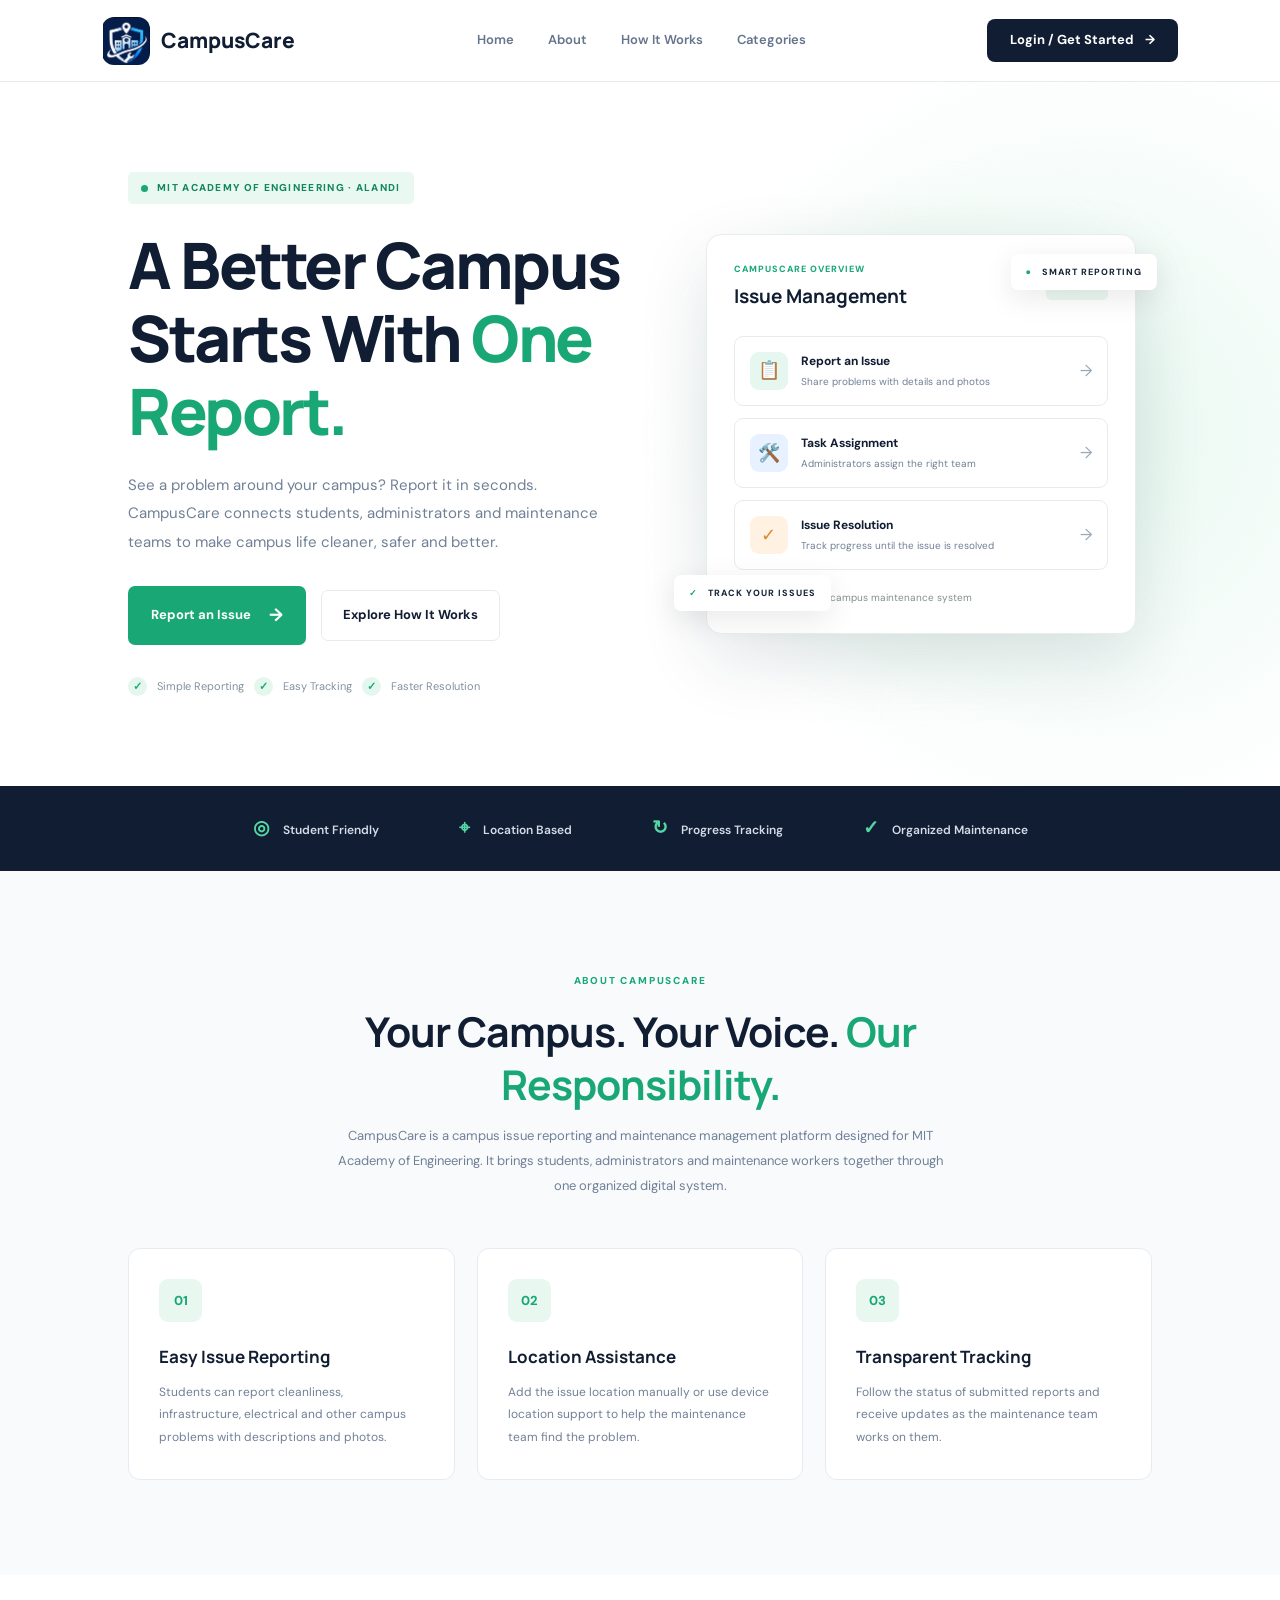
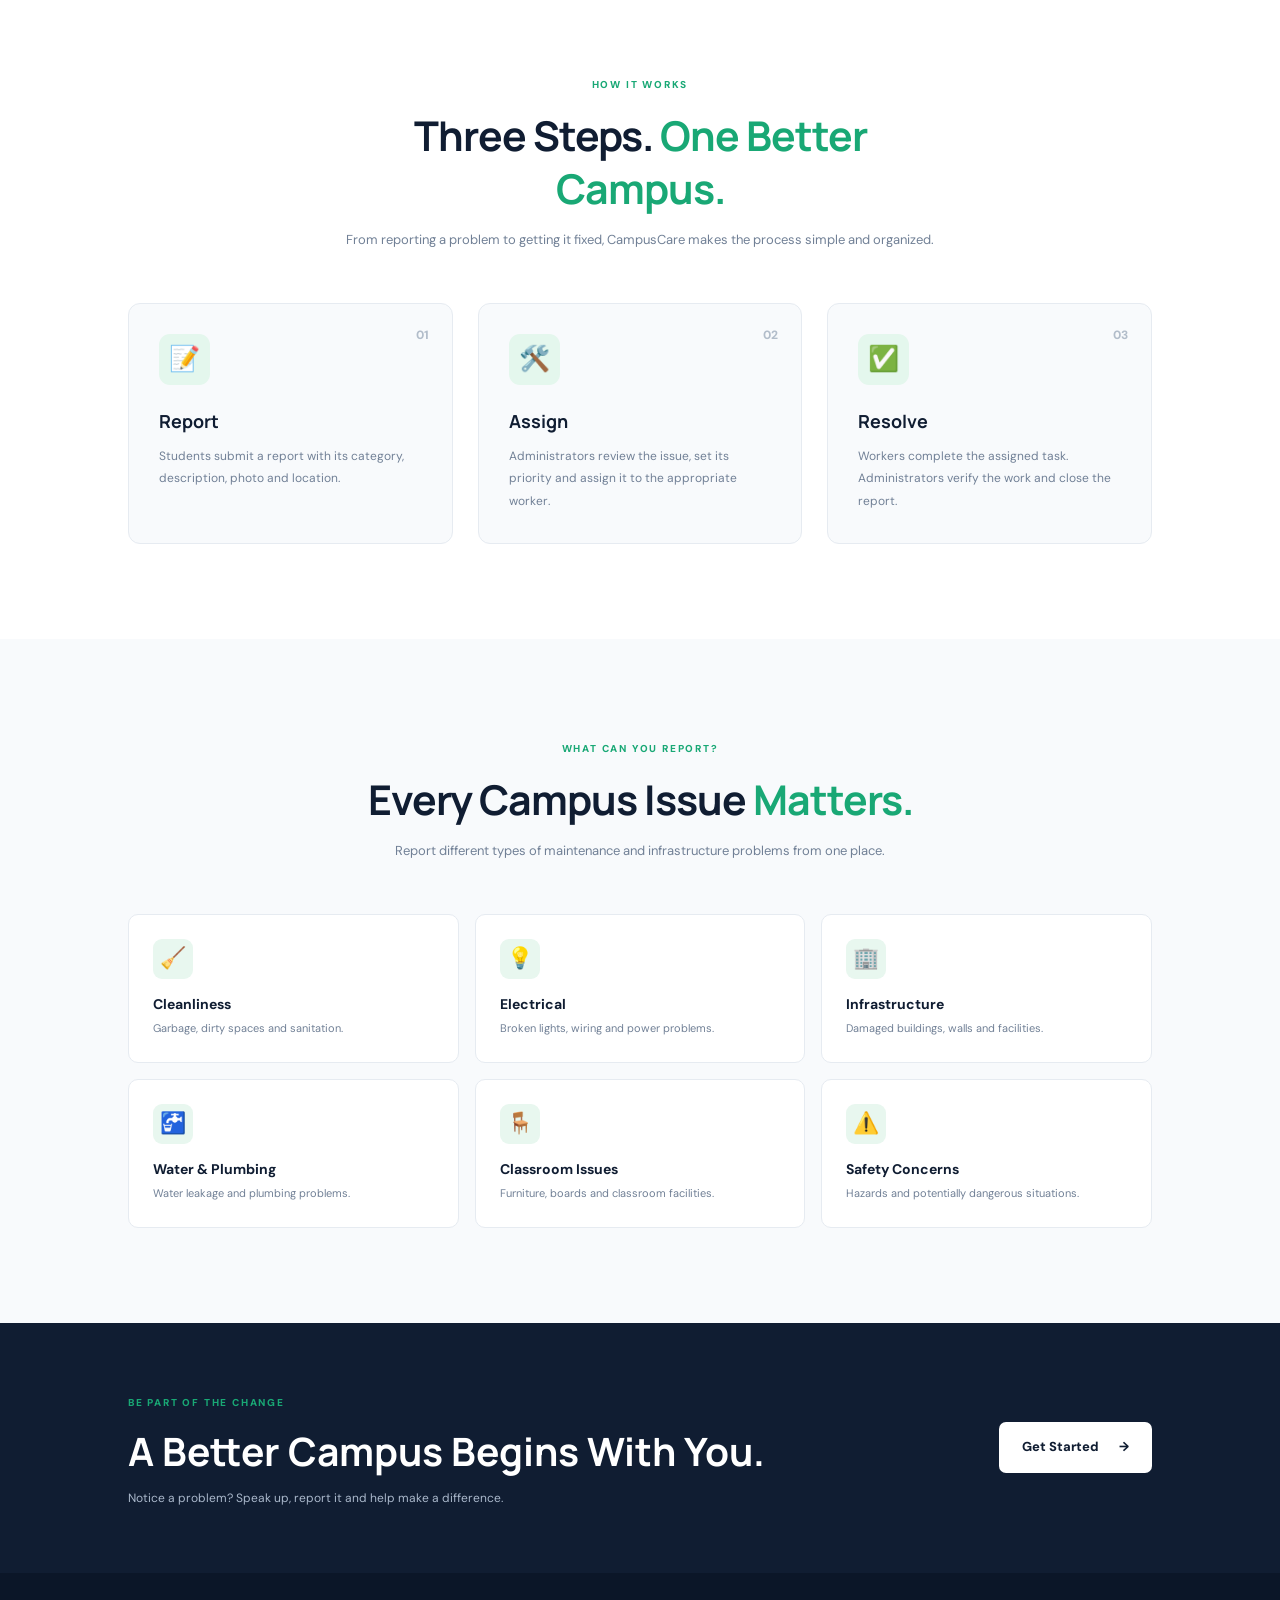
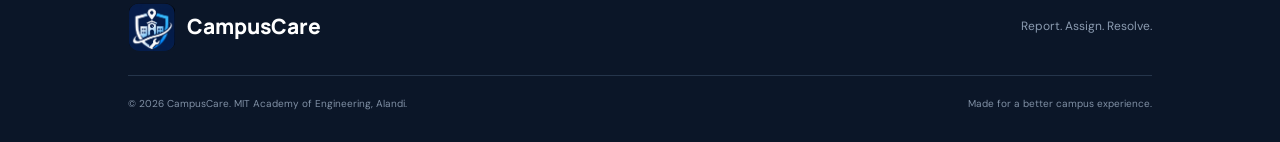
==== index.html @ 2ddb1703 "All files added" ====
<!DOCTYPE html>
<html lang="en">

<head>
    <meta charset="UTF-8">
    <meta name="viewport" content="width=device-width, initial-scale=1.0">
    <meta name="description" content="CampusCare - Report, assign and resolve campus maintenance issues at MIT AOE.">

    <title>CampusCare | Report. Assign. Resolve.</title>

    <!-- CampusCare Logo / Favicon -->
    <link rel="icon" type="image/png" href="assets/campuscare-logo.png">

    <link rel="preconnect" href="https://fonts.googleapis.com">
    <link rel="preconnect" href="https://fonts.gstatic.com" crossorigin>
    <link href="https://fonts.googleapis.com/css2?family=DM+Sans:wght@400;500;600;700;800&family=Manrope:wght@400;500;600;700;800&display=swap" rel="stylesheet">

    <link rel="stylesheet" href="css/style.css">

    <!-- CampusCare Logo Styling -->
    <style>
        .campuscare-logo {
            width: 48px;
            height: 48px;
            object-fit: contain;
            border-radius: 12px;
            vertical-align: middle;
        }
    </style>
</head>

<body>

    <!-- NAVIGATION -->
    <header class="navbar">

        <a href="index.html" class="brand">
            <img
                src="assets/campuscare-logo.png"
                alt="CampusCare Logo"
                class="campuscare-logo"
            >
            CampusCare
        </a>

        <nav class="nav-links" id="navLinks">
            <a href="#home">Home</a>
            <a href="#about">About</a>
            <a href="#process">How It Works</a>
            <a href="#categories">Categories</a>
        </nav>

        <a href="login.html" class="nav-login">
            Login / Get Started <span>→</span>
        </a>

        <button class="menu-toggle" id="menuToggle" aria-label="Toggle navigation">
            ☰
        </button>

    </header>


    <main>

        <!-- HERO SECTION -->
        <section class="hero" id="home">

            <div class="hero-content">

                <div class="eyebrow">
                    <span class="status-dot"></span>
                    MIT ACADEMY OF ENGINEERING · ALANDI
                </div>

                <h1>
                    A Better Campus
                    Starts With <span>One Report.</span>
                </h1>

                <p class="hero-description">
                    See a problem around your campus? Report it in
                    seconds. CampusCare connects students,
                    administrators and maintenance teams to make
                    campus life cleaner, safer and better.
                </p>

                <div class="hero-actions">

                    <a href="login.html" class="btn-primary">
                        Report an Issue <span>→</span>
                    </a>

                    <a href="#process" class="btn-secondary">
                        Explore How It Works
                    </a>

                </div>

                <div class="hero-trust">
                    <span class="trust-icon">✓</span>
                    Simple Reporting
                    <span class="trust-icon">✓</span>
                    Easy Tracking
                    <span class="trust-icon">✓</span>
                    Faster Resolution
                </div>

            </div>


            <!-- DASHBOARD PREVIEW -->
            <div class="hero-visual">

                <div class="visual-glow"></div>

                <div class="dashboard-preview">

                    <div class="preview-top">
                        <div>
                            <div class="preview-label">CAMPUSCARE OVERVIEW</div>
                            <h3>Issue Management</h3>
                        </div>

                        <span class="live-indicator">● SYSTEM</span>
                    </div>


                    <div class="preview-card">
                        <div class="preview-icon green">📋</div>

                        <div>
                            <strong>Report an Issue</strong>
                            <p>Share problems with details and photos</p>
                        </div>

                        <span class="preview-arrow">→</span>
                    </div>


                    <div class="preview-card">
                        <div class="preview-icon blue">🛠️</div>

                        <div>
                            <strong>Task Assignment</strong>
                            <p>Administrators assign the right team</p>
                        </div>

                        <span class="preview-arrow">→</span>
                    </div>


                    <div class="preview-card">
                        <div class="preview-icon orange">✓</div>

                        <div>
                            <strong>Issue Resolution</strong>
                            <p>Track progress until the issue is resolved</p>
                        </div>

                        <span class="preview-arrow">→</span>
                    </div>


                    <div class="preview-footer">
                        <span class="footer-check">✓</span>
                        One connected campus maintenance system
                    </div>

                </div>


                <div class="floating-tag tag-one">
                    <span>●</span> SMART REPORTING
                </div>

                <div class="floating-tag tag-two">
                    <span>✓</span> TRACK YOUR ISSUES
                </div>

            </div>

        </section>


        <!-- TRUST STRIP -->
        <section class="trust-strip">

            <div>
                <span class="strip-icon">◎</span>
                Student Friendly
            </div>

            <div>
                <span class="strip-icon">⌖</span>
                Location Based
            </div>

            <div>
                <span class="strip-icon">↻</span>
                Progress Tracking
            </div>

            <div>
                <span class="strip-icon">✓</span>
                Organized Maintenance
            </div>

        </section>


        <!-- ABOUT SECTION -->
        <section class="section about-section" id="about">

            <div class="section-heading">

                <span class="section-label">ABOUT CAMPUSCARE</span>

                <h2>
                    Your Campus. Your Voice.
                    <span>Our Responsibility.</span>
                </h2>

                <p>
                    CampusCare is a campus issue reporting and
                    maintenance management platform designed for
                    MIT Academy of Engineering. It brings students,
                    administrators and maintenance workers together
                    through one organized digital system.
                </p>

            </div>


            <div class="about-grid">

                <div class="info-card">
                    <div class="info-icon">01</div>

                    <h3>Easy Issue Reporting</h3>

                    <p>
                        Students can report cleanliness,
                        infrastructure, electrical and other
                        campus problems with descriptions and photos.
                    </p>
                </div>


                <div class="info-card">
                    <div class="info-icon">02</div>

                    <h3>Location Assistance</h3>

                    <p>
                        Add the issue location manually or use
                        device location support to help the
                        maintenance team find the problem.
                    </p>
                </div>


                <div class="info-card">
                    <div class="info-icon">03</div>

                    <h3>Transparent Tracking</h3>

                    <p>
                        Follow the status of submitted reports
                        and receive updates as the maintenance
                        team works on them.
                    </p>
                </div>

            </div>

        </section>


        <!-- PROCESS SECTION -->
        <section class="section process-section" id="process">

            <div class="section-heading">

                <span class="section-label">HOW IT WORKS</span>

                <h2>
                    Three Steps.
                    <span>One Better Campus.</span>
                </h2>

                <p>
                    From reporting a problem to getting it fixed,
                    CampusCare makes the process simple and organized.
                </p>

            </div>


            <div class="process-grid">

                <div class="process-step">

                    <span class="step-number">01</span>

                    <div class="step-symbol">📝</div>

                    <h3>Report</h3>

                    <p>
                        Students submit a report with its category,
                        description, photo and location.
                    </p>

                </div>


                <div class="process-step">

                    <span class="step-number">02</span>

                    <div class="step-symbol">🛠️</div>

                    <h3>Assign</h3>

                    <p>
                        Administrators review the issue, set its
                        priority and assign it to the appropriate worker.
                    </p>

                </div>


                <div class="process-step">

                    <span class="step-number">03</span>

                    <div class="step-symbol">✅</div>

                    <h3>Resolve</h3>

                    <p>
                        Workers complete the assigned task.
                        Administrators verify the work and close the report.
                    </p>

                </div>

            </div>

        </section>


        <!-- ISSUE CATEGORIES -->
        <section class="section categories-section" id="categories">

            <div class="section-heading">

                <span class="section-label">WHAT CAN YOU REPORT?</span>

                <h2>
                    Every Campus Issue
                    <span>Matters.</span>
                </h2>

                <p>
                    Report different types of maintenance and
                    infrastructure problems from one place.
                </p>

            </div>


            <div class="category-grid">

                <div class="category-card">
                    <span>🧹</span>
                    <h3>Cleanliness</h3>
                    <p>Garbage, dirty spaces and sanitation.</p>
                </div>

                <div class="category-card">
                    <span>💡</span>
                    <h3>Electrical</h3>
                    <p>Broken lights, wiring and power problems.</p>
                </div>

                <div class="category-card">
                    <span>🏢</span>
                    <h3>Infrastructure</h3>
                    <p>Damaged buildings, walls and facilities.</p>
                </div>

                <div class="category-card">
                    <span>🚰</span>
                    <h3>Water & Plumbing</h3>
                    <p>Water leakage and plumbing problems.</p>
                </div>

                <div class="category-card">
                    <span>🪑</span>
                    <h3>Classroom Issues</h3>
                    <p>Furniture, boards and classroom facilities.</p>
                </div>

                <div class="category-card">
                    <span>⚠️</span>
                    <h3>Safety Concerns</h3>
                    <p>Hazards and potentially dangerous situations.</p>
                </div>

            </div>

        </section>


        <!-- CALL TO ACTION -->
        <section class="cta-section">

            <div>

                <span class="section-label">BE PART OF THE CHANGE</span>

                <h2>
                    A Better Campus Begins With You.
                </h2>

                <p>
                    Notice a problem? Speak up, report it and
                    help make a difference.
                </p>

            </div>

            <a href="login.html" class="btn-light">
                Get Started <span>→</span>
            </a>

        </section>

    </main>


    <!-- FOOTER -->
    <footer class="footer">

        <div class="footer-top">

            <div class="footer-brand">
                <a href="index.html" class="brand">
                    <img
                        src="assets/campuscare-logo.png"
                        alt="CampusCare Logo"
                        class="campuscare-logo"
                    >
                    <span style="color:white;">CampusCare</span>
                </a>
            </div>

            <p>Report. Assign. Resolve.</p>

        </div>


        <div class="footer-bottom">

            <p>
                © <span id="year"></span> CampusCare.
                MIT Academy of Engineering, Alandi.
            </p>

            <p>Made for a better campus experience.</p>

        </div>

    </footer>


    <script>
        // Current year
        document.getElementById("year").textContent =
            new Date().getFullYear();

        // Mobile navigation
        const menuToggle = document.getElementById("menuToggle");
        const navLinks = document.getElementById("navLinks");

        menuToggle.addEventListener("click", function () {
            navLinks.classList.toggle("active");

            menuToggle.textContent =
                navLinks.classList.contains("active") ? "✕" : "☰";
        });

        // Close menu after clicking a navigation link
        document.querySelectorAll(".nav-links a").forEach(function (link) {
            link.addEventListener("click", function () {
                navLinks.classList.remove("active");
                menuToggle.textContent = "☰";
            });
        });
    </script>

</body>
</html>
---- css/style.css ----
/* =========================================
   CAMPUSCARE - GLOBAL STYLES
   ========================================= */

:root {
  --navy: #101d32;
  --navy-light: #172943;
  --green: #19a875;
  --green-dark: #13875e;
  --background: #f7f9fc;
  --white: #ffffff;
  --text: #18263a;
  --muted: #718096;
  --border: #e6ebf1;
}

* {
  margin: 0;
  padding: 0;
  box-sizing: border-box;
}

html {
  scroll-behavior: smooth;
}

body {
  font-family: 'DM Sans', sans-serif;
  background: var(--white);
  color: var(--text);
  line-height: 1.6;
}

a {
  text-decoration: none;
  color: inherit;
}

button {
  font: inherit;
}

/* NAVIGATION */

.navbar {
  height: 82px;
  padding: 0 8%;
  display: flex;
  align-items: center;
  justify-content: space-between;
  background: white;
  border-bottom: 1px solid var(--border);
  position: sticky;
  top: 0;
  z-index: 100;
}

.brand {
  display: flex;
  align-items: center;
  gap: 11px;
  font-family: 'Manrope', sans-serif;
  font-size: 21px;
  font-weight: 800;
  color: var(--navy);
}

.brand-icon {
  width: 36px;
  height: 36px;
  border-radius: 10px;
  display: grid;
  place-items: center;
  color: white;
  background: var(--green);
  font-size: 20px;
  font-weight: 800;
}

.nav-links {
  display: flex;
  align-items: center;
  gap: 34px;
}

.nav-links a {
  color: #64748b;
  font-size: 13px;
  font-weight: 600;
  transition: color 0.2s;
}

.nav-links a:hover {
  color: var(--green);
}

.nav-login {
  background: var(--navy);
  color: white;
  padding: 11px 23px;
  border-radius: 8px;
  font-size: 13px;
  font-weight: 700;
  transition: 0.2s;
}

.nav-login:hover {
  background: var(--green);
}

.nav-login span {
  margin-left: 8px;
}

.menu-toggle {
  display: none;
  border: none;
  background: none;
  font-size: 24px;
  cursor: pointer;
  color: var(--navy);
}

/* HERO */

.hero {
  min-height: 590px;
  padding: 90px 10%;
  display: grid;
  grid-template-columns: 1.05fr 0.95fr;
  align-items: center;
  gap: 50px;
  background:
    radial-gradient(circle at 85% 50%, #e8f8f1 0%, transparent 35%),
    #ffffff;
  overflow: hidden;
}

.eyebrow {
  display: inline-flex;
  align-items: center;
  gap: 9px;
  color: var(--green-dark);
  background: #e9f8f1;
  padding: 8px 13px;
  border-radius: 5px;
  font-size: 10px;
  font-weight: 800;
  letter-spacing: 1.3px;
  margin-bottom: 25px;
}

.status-dot {
  width: 7px;
  height: 7px;
  border-radius: 50%;
  background: var(--green);
}

.hero h1 {
  font-family: 'Manrope', sans-serif;
  color: var(--navy);
  font-size: clamp(42px, 5vw, 65px);
  line-height: 1.14;
  letter-spacing: -2.5px;
  font-weight: 800;
}

.hero h1 span,
.section-heading h2 span {
  color: var(--green);
}

.hero-description {
  color: var(--muted);
  font-size: 15px;
  line-height: 1.9;
  max-width: 490px;
  margin-top: 23px;
}

.hero-actions {
  display: flex;
  align-items: center;
  flex-wrap: wrap;
  gap: 15px;
  margin-top: 30px;
}

.btn-primary {
  display: inline-flex;
  align-items: center;
  gap: 18px;
  background: var(--green);
  color: white;
  padding: 15px 23px;
  border-radius: 7px;
  font-size: 13px;
  font-weight: 700;
  transition: 0.25s;
}

.btn-primary:hover {
  background: var(--green-dark);
  transform: translateY(-2px);
}

.btn-primary span {
  font-size: 18px;
}

.btn-secondary {
  border: 1px solid var(--border);
  padding: 14px 21px;
  border-radius: 7px;
  font-size: 13px;
  font-weight: 700;
  color: var(--navy);
  transition: 0.2s;
}

.btn-secondary:hover {
  border-color: var(--green);
  color: var(--green);
}

.hero-trust {
  display: flex;
  align-items: center;
  gap: 10px;
  margin-top: 32px;
  color: #8491a1;
  font-size: 11px;
}

.trust-icon {
  display: grid;
  place-items: center;
  width: 19px;
  height: 19px;
  border-radius: 50%;
  background: #e4f7ef;
  color: var(--green);
  font-weight: 800;
}

/* HERO DASHBOARD PREVIEW */

.hero-visual {
  position: relative;
  display: flex;
  justify-content: center;
  align-items: center;
  min-height: 390px;
}

.visual-glow {
  position: absolute;
  width: 350px;
  height: 350px;
  border-radius: 50%;
  background: #dff5ea;
  filter: blur(50px);
}

.dashboard-preview {
  width: 100%;
  max-width: 430px;
  background: white;
  padding: 27px;
  border-radius: 15px;
  border: 1px solid #e7eee9;
  box-shadow: 0 25px 70px rgba(20, 45, 54, 0.12);
  position: relative;
  z-index: 2;
}

.preview-top {
  display: flex;
  align-items: center;
  justify-content: space-between;
  margin-bottom: 24px;
}

.preview-label {
  font-size: 9px;
  color: var(--green);
  font-weight: 800;
  letter-spacing: 1px;
}

.preview-top h3 {
  color: var(--navy);
  font-family: 'Manrope', sans-serif;
  font-size: 19px;
  margin-top: 5px;
}

.live-indicator {
  color: var(--green);
  background: #e9f8f1;
  padding: 6px 9px;
  border-radius: 5px;
  font-size: 9px;
  font-weight: 800;
}

.preview-card {
  display: flex;
  align-items: center;
  gap: 13px;
  border: 1px solid var(--border);
  padding: 15px;
  border-radius: 9px;
  margin-top: 12px;
}

.preview-icon {
  width: 38px;
  height: 38px;
  border-radius: 9px;
  display: grid;
  place-items: center;
  font-size: 18px;
  flex-shrink: 0;
}

.preview-icon.green {
  background: #e5f7ee;
  color: #16a16d;
}

.preview-icon.blue {
  background: #e8f1ff;
  color: #4385d5;
}

.preview-icon.orange {
  background: #fff2e2;
  color: #d98b2e;
}

.preview-card strong {
  display: block;
  color: var(--navy);
  font-size: 12px;
}

.preview-card p {
  font-size: 10px;
  color: var(--muted);
  margin-top: 3px;
}

.preview-arrow {
  margin-left: auto;
  color: #9aa7b6;
}

.preview-footer {
  display: flex;
  align-items: center;
  gap: 10px;
  padding-top: 20px;
  color: #81908e;
  font-size: 10px;
}

.footer-check {
  color: var(--green);
  font-weight: 900;
}

.floating-tag {
  position: absolute;
  z-index: 3;
  background: white;
  padding: 11px 15px;
  border-radius: 7px;
  font-size: 9px;
  font-weight: 800;
  letter-spacing: 1px;
  box-shadow: 0 8px 30px rgba(0,0,0,0.09);
}

.floating-tag span {
  color: var(--green);
  margin-right: 7px;
}

.tag-one {
  top: 20px;
  right: -5px;
}

.tag-two {
  bottom: 23px;
  left: -15px;
}

/* TRUST STRIP */

.trust-strip {
  min-height: 85px;
  background: var(--navy);
  display: flex;
  justify-content: center;
  align-items: center;
  flex-wrap: wrap;
  gap: 80px;
  padding: 20px;
}

.trust-strip div {
  color: #d4dce8;
  font-size: 12px;
  font-weight: 600;
}

.strip-icon {
  color: #53d7a2;
  font-size: 19px;
  margin-right: 10px;
}

/* SHARED SECTIONS */

.section {
  padding: 95px 10%;
}

.section-heading {
  text-align: center;
  max-width: 620px;
  margin: 0 auto 50px;
}

.section-label {
  color: var(--green);
  font-size: 10px;
  letter-spacing: 1.8px;
  font-weight: 800;
}

.section-heading h2 {
  font-family: 'Manrope', sans-serif;
  font-size: clamp(29px, 4vw, 41px);
  line-height: 1.3;
  color: var(--navy);
  margin: 13px 0;
  letter-spacing: -1px;
}

.section-heading p {
  color: var(--muted);
  font-size: 13px;
  line-height: 1.9;
}

/* ABOUT */

.about-section {
  background: #f8fafc;
}

.about-grid {
  display: grid;
  grid-template-columns: repeat(3, 1fr);
  gap: 22px;
}

.info-card {
  background: white;
  border: 1px solid var(--border);
  border-radius: 12px;
  padding: 30px;
  transition: 0.25s;
}

.info-card:hover {
  transform: translateY(-5px);
  border-color: #b8e8d3;
  box-shadow: 0 15px 35px rgba(20, 45, 54, 0.06);
}

.info-icon {
  display: grid;
  place-items: center;
  width: 43px;
  height: 43px;
  background: #e8f7ef;
  color: var(--green);
  border-radius: 9px;
  font-weight: 800;
  font-size: 13px;
  margin-bottom: 21px;
}

.info-card h3 {
  font-family: 'Manrope', sans-serif;
  color: var(--navy);
  font-size: 17px;
  margin-bottom: 10px;
}

.info-card p {
  color: var(--muted);
  font-size: 12px;
  line-height: 1.9;
}

/* PROCESS */

.process-section {
  background: white;
}

.process-grid {
  display: grid;
  grid-template-columns: repeat(3, 1fr);
  gap: 25px;
}

.process-step {
  background: #f8fafc;
  border-radius: 12px;
  border: 1px solid var(--border);
  padding: 30px;
  position: relative;
}

.step-number {
  position: absolute;
  right: 23px;
  top: 22px;
  font-size: 12px;
  font-weight: 800;
  color: #b2bdca;
}

.step-symbol {
  width: 51px;
  height: 51px;
  border-radius: 11px;
  background: #e4f7ed;
  color: var(--green);
  display: grid;
  place-items: center;
  font-size: 25px;
  margin-bottom: 22px;
}

.process-step h3 {
  color: var(--navy);
  font-family: 'Manrope', sans-serif;
  font-size: 18px;
  margin-bottom: 9px;
}

.process-step p {
  color: var(--muted);
  font-size: 12px;
  line-height: 1.9;
}

/* CATEGORIES */

.categories-section {
  background: #f8fafc;
}

.category-grid {
  display: grid;
  grid-template-columns: repeat(3, 1fr);
  gap: 16px;
}

.category-card {
  background: white;
  border: 1px solid var(--border);
  border-radius: 10px;
  padding: 24px;
  transition: 0.2s;
}

.category-card:hover {
  border-color: #8edbb9;
  transform: translateY(-3px);
}

.category-card > span {
  display: grid;
  place-items: center;
  width: 40px;
  height: 40px;
  border-radius: 9px;
  background: #e8f7ef;
  color: var(--green);
  font-size: 21px;
  margin-bottom: 14px;
}

.category-card h3 {
  font-size: 14px;
  color: var(--navy);
  margin-bottom: 5px;
}

.category-card p {
  color: var(--muted);
  font-size: 11px;
}

/* CALL TO ACTION */

.cta-section {
  background: var(--navy);
  padding: 65px 10%;
  display: flex;
  align-items: center;
  justify-content: space-between;
  gap: 30px;
}

.cta-section h2 {
  color: white;
  font-family: 'Manrope', sans-serif;
  font-size: clamp(28px, 4vw, 39px);
  line-height: 1.3;
  margin-top: 13px;
}

.cta-section p {
  color: #aab8cb;
  font-size: 12px;
  margin-top: 12px;
}

.btn-light {
  flex-shrink: 0;
  display: inline-flex;
  align-items: center;
  gap: 20px;
  background: white;
  color: var(--navy);
  padding: 15px 23px;
  border-radius: 7px;
  font-size: 13px;
  font-weight: 800;
  transition: 0.2s;
}

.btn-light:hover {
  background: #dff7ea;
  transform: translateY(-2px);
}

/* FOOTER */

.footer {
  padding: 30px 10%;
  background: #0b1628;
}

.footer-brand {
  color: white;
}

.footer-top {
  display: flex;
  justify-content: space-between;
  align-items: center;
  padding-bottom: 24px;
}

.footer-top p {
  color: #8b9bb0;
  font-size: 12px;
}

.footer-bottom {
  display: flex;
  justify-content: space-between;
  gap: 15px;
  border-top: 1px solid #25354b;
  padding-top: 20px;
  color: #8090a5;
  font-size: 10px;
}

/* RESPONSIVE DESIGN */

@media (max-width: 1000px) {
  .navbar {
    padding: 0 5%;
  }

  .hero {
    padding: 70px 6%;
    gap: 25px;
  }

  .section {
    padding: 75px 6%;
  }

  .cta-section {
    padding: 60px 6%;
  }

  .footer {
    padding: 30px 6%;
  }

  .trust-strip {
    gap: 30px;
  }
}

@media (max-width: 760px) {
  .navbar {
    height: 70px;
  }

  .nav-links {
    display: none;
    position: absolute;
    top: 70px;
    left: 0;
    width: 100%;
    background: white;
    padding: 25px;
    flex-direction: column;
    align-items: flex-start;
    gap: 22px;
    border-bottom: 1px solid var(--border);
  }

  .nav-links.active {
    display: flex;
  }

  .nav-login {
    margin-left: auto;
    margin-right: 15px;
    padding: 9px 13px;
  }

  .menu-toggle {
    display: block;
  }

  .hero {
    grid-template-columns: 1fr;
    padding: 65px 7%;
  }

  .hero h1 {
    font-size: 46px;
  }

  .hero-visual {
    margin-top: 25px;
  }

  .about-grid,
  .process-grid {
    grid-template-columns: 1fr;
  }

  .category-grid {
    grid-template-columns: repeat(2, 1fr);
  }

  .trust-strip {
    gap: 18px;
    flex-direction: column;
    align-items: flex-start;
    padding: 28px 10%;
  }

  .cta-section {
    flex-direction: column;
    align-items: flex-start;
  }

  .footer-bottom {
    flex-direction: column;
  }
}

@media (max-width: 450px) {
  .brand {
    font-size: 18px;
  }

  .brand-icon {
    width: 32px;
    height: 32px;
  }

  .hero h1 {
    font-size: 39px;
  }

  .hero-actions {
    align-items: stretch;
    flex-direction: column;
  }

  .hero-actions a {
    justify-content: center;
    text-align: center;
  }

  .dashboard-preview {
    padding: 18px;
  }

  .tag-one {
    right: 0;
  }

  .tag-two {
    left: 0;
  }

  .category-grid {
    grid-template-columns: 1fr;
  }

  .section {
    padding: 65px 7%;
  }

  .footer-top {
    align-items: flex-start;
    flex-direction: column;
    gap: 12px;
  }
}
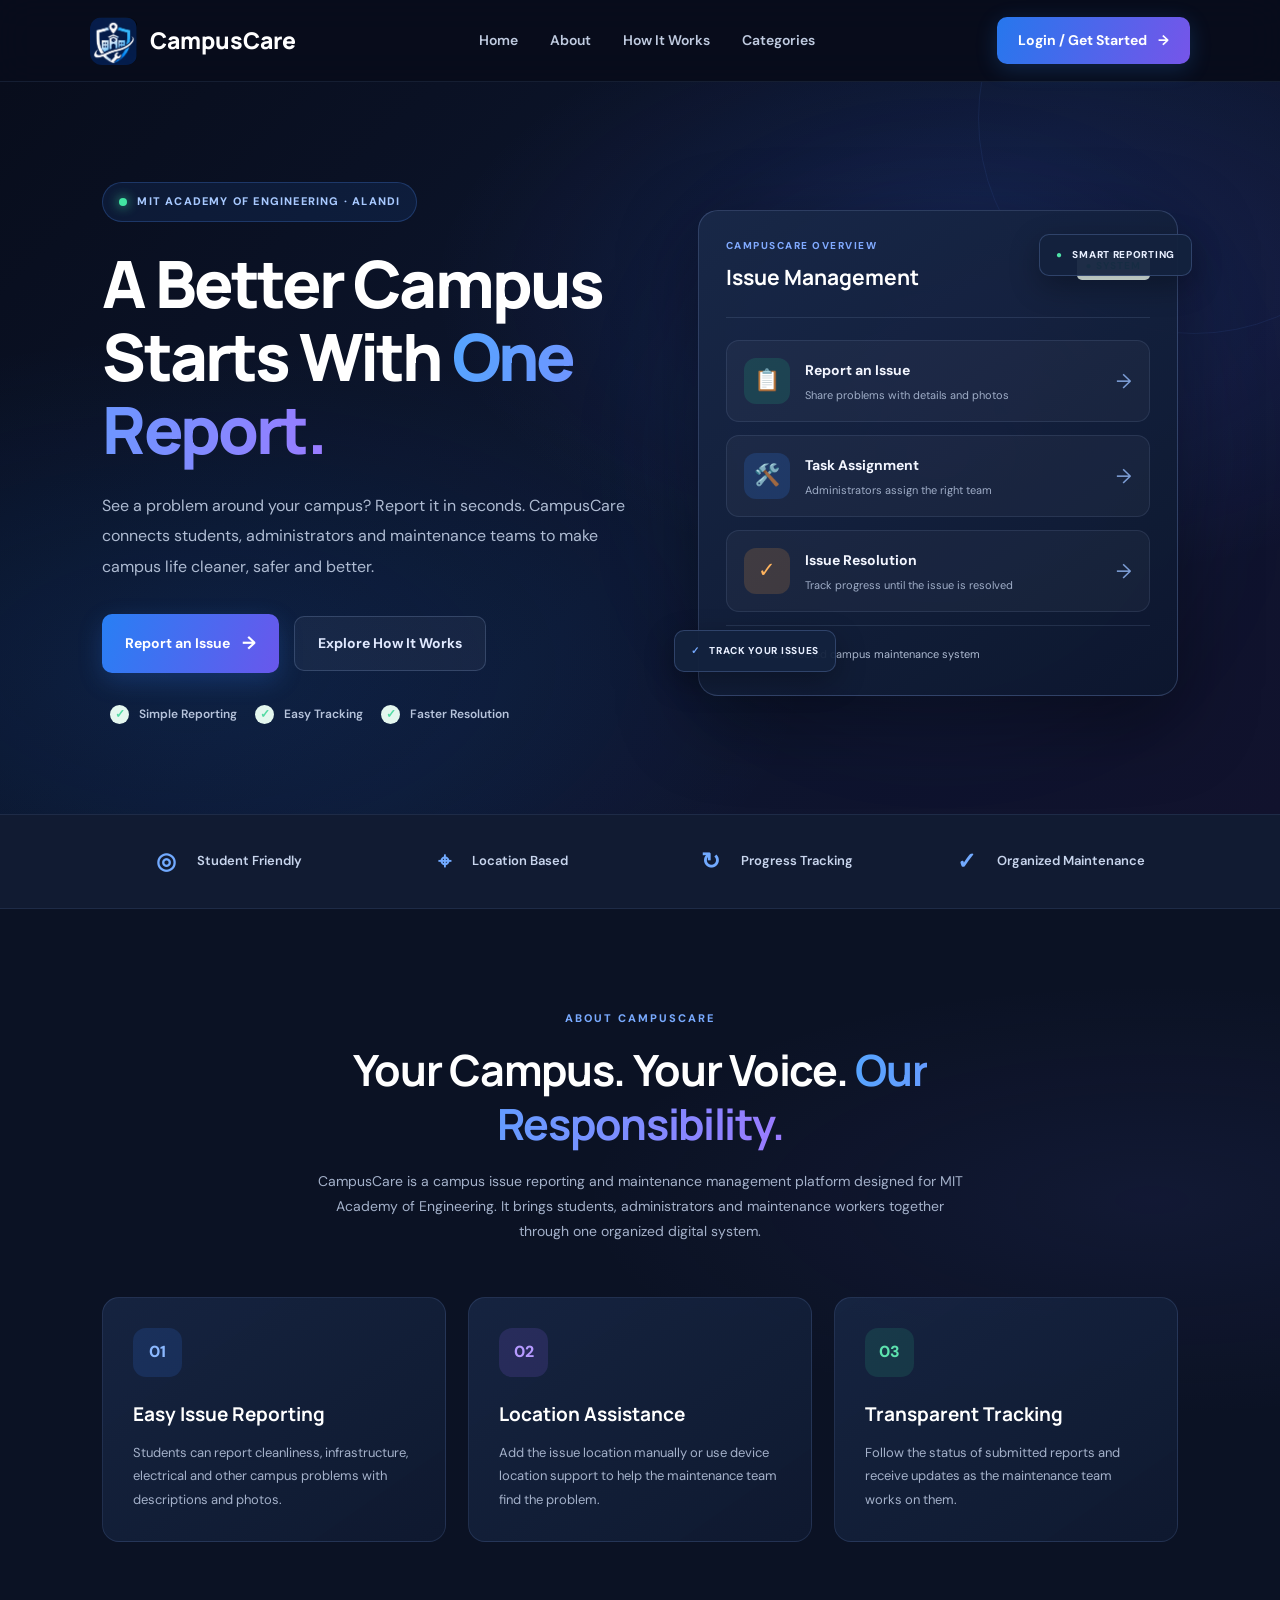
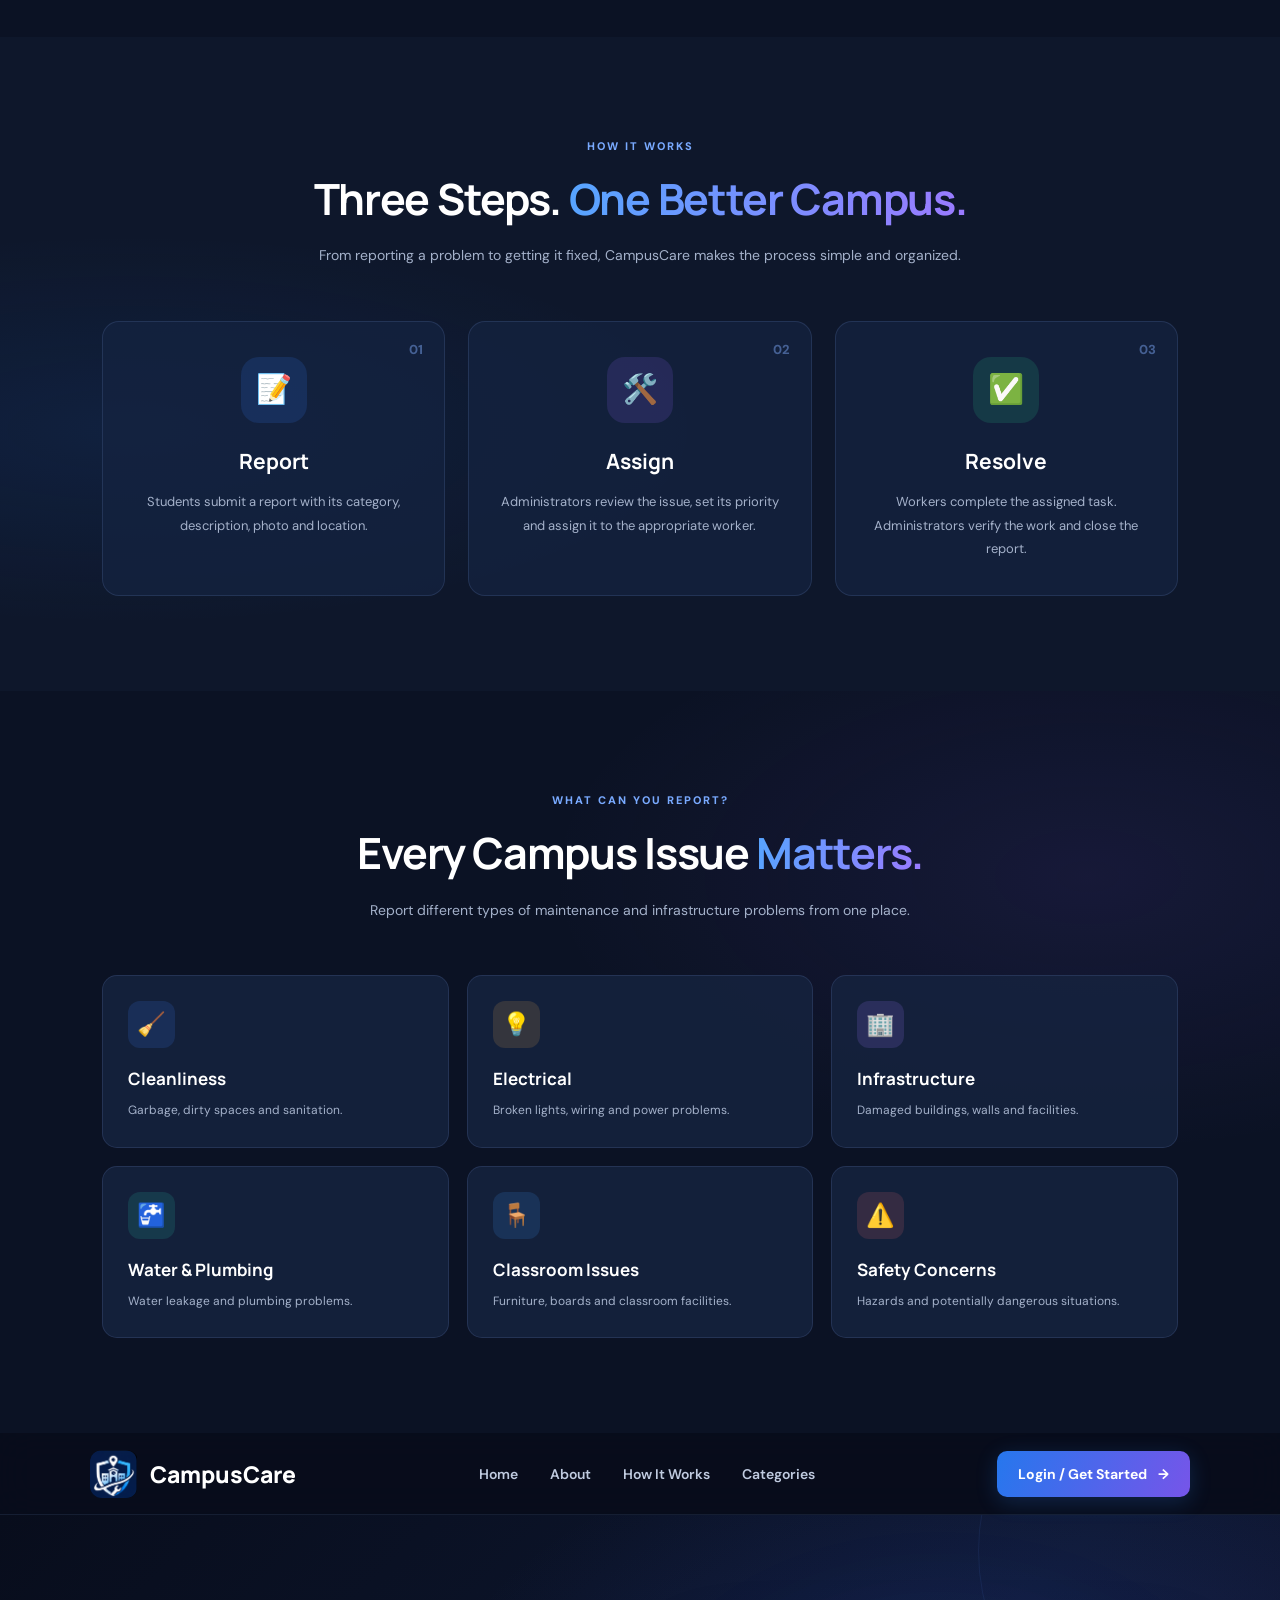
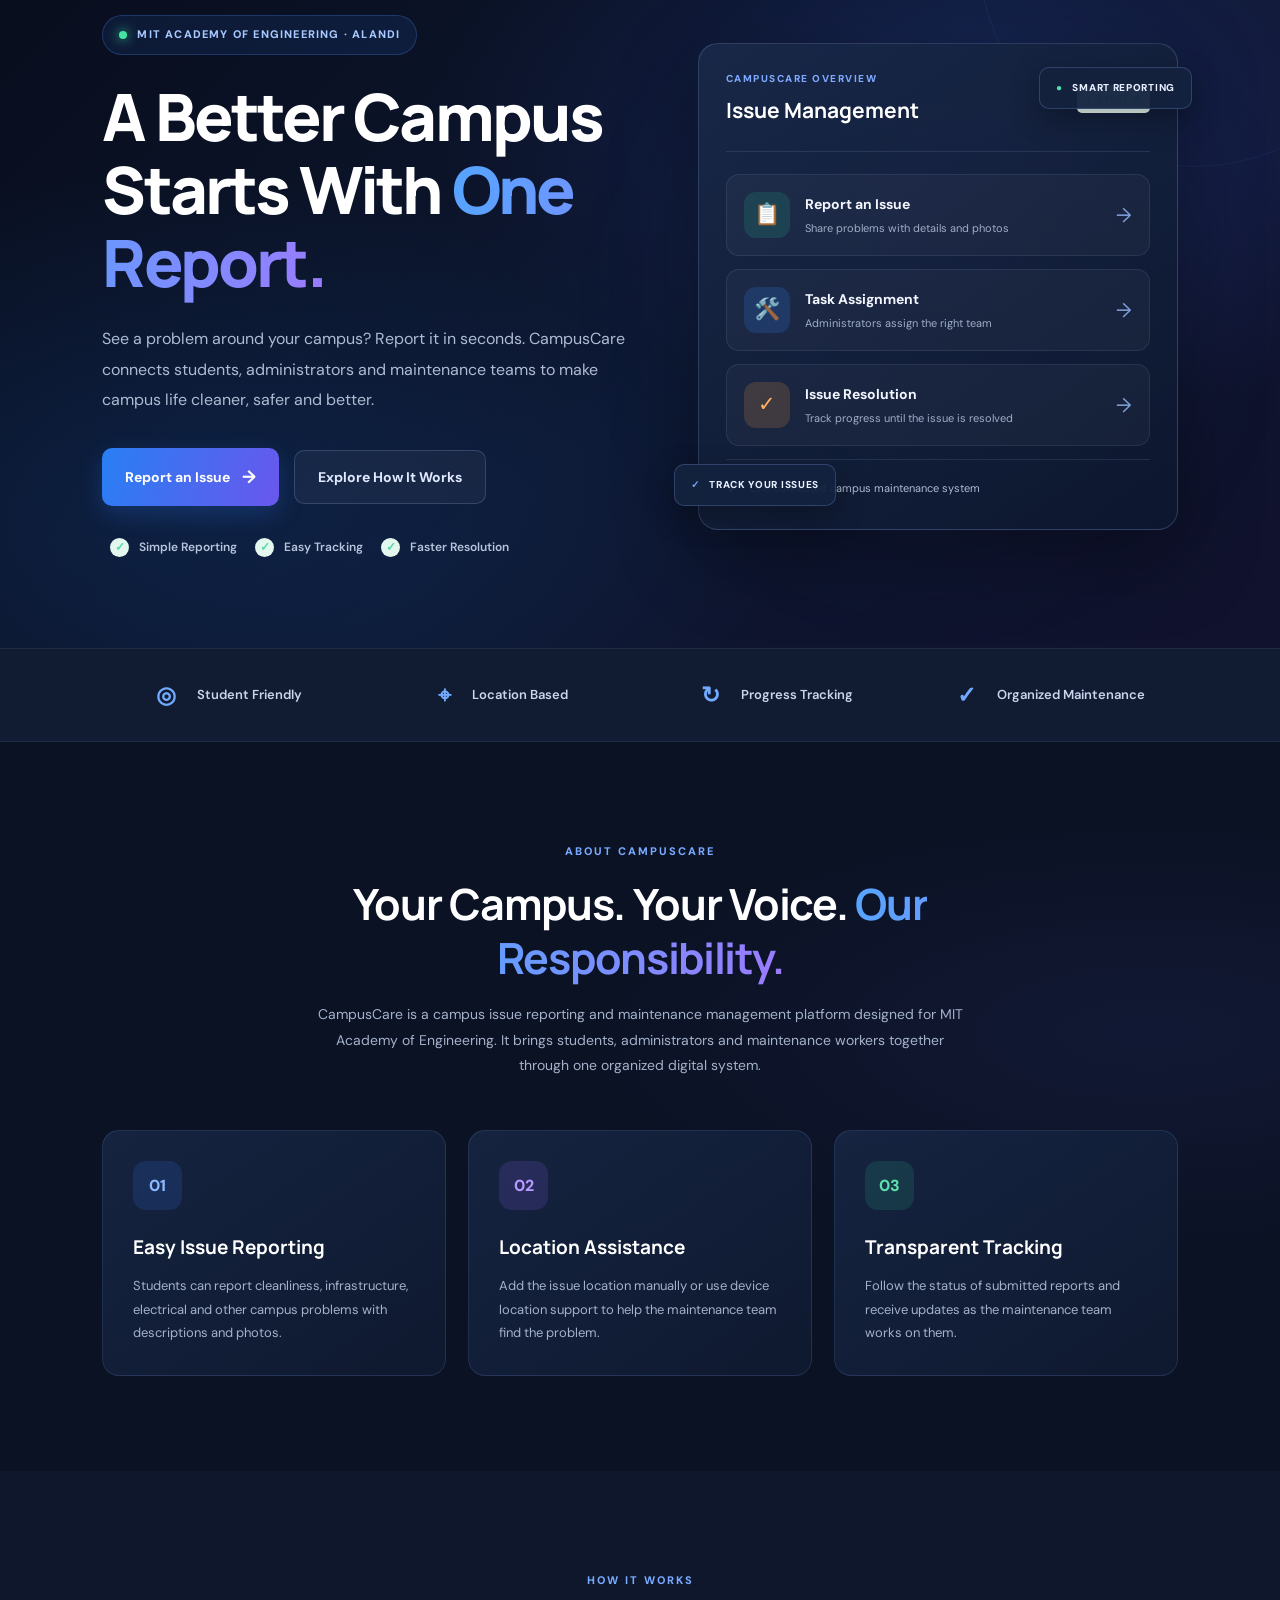
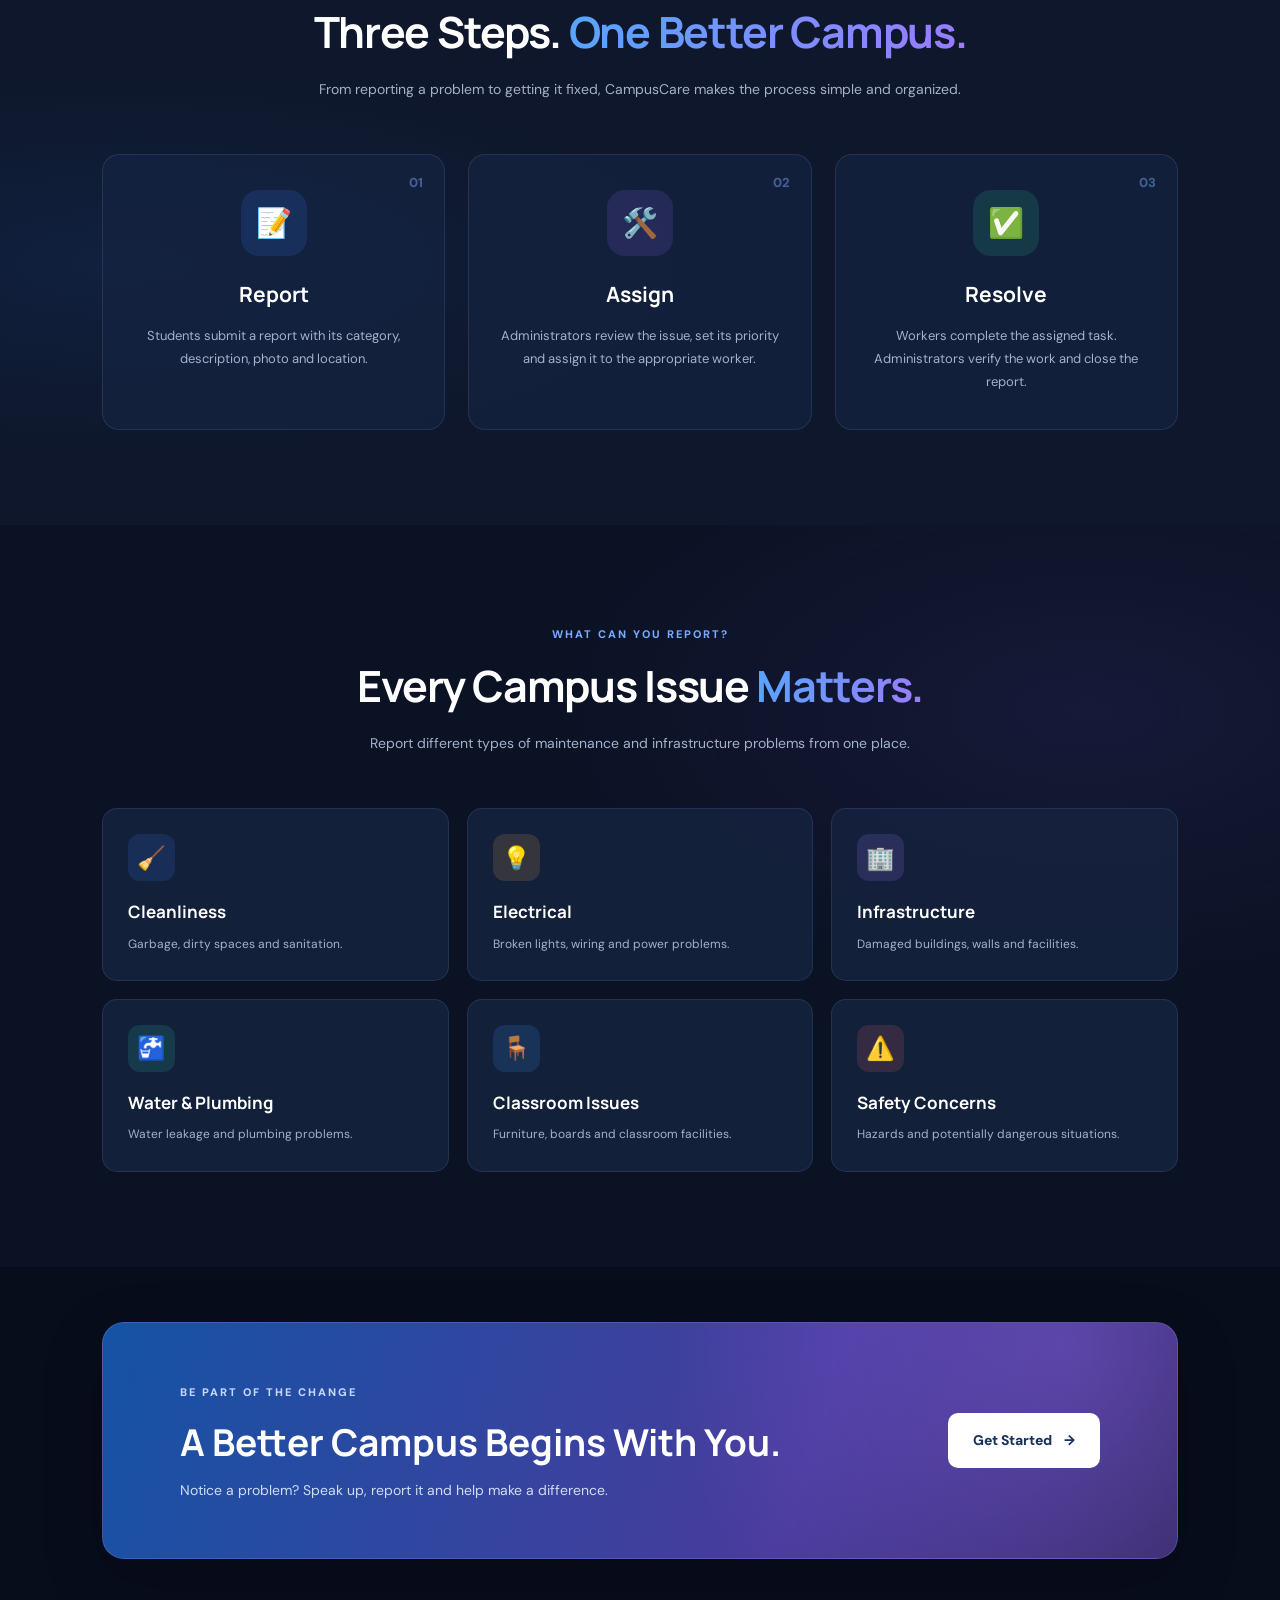
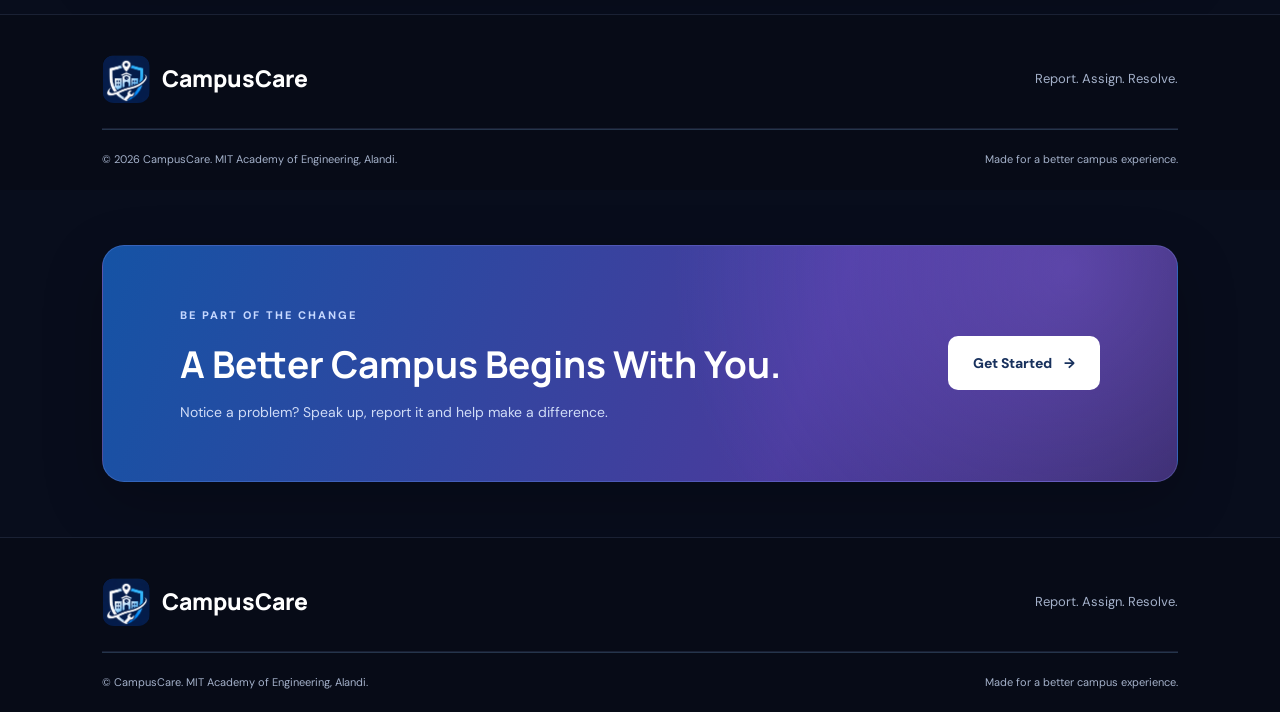
==== commit d2d52c62: "Updated index" ====
--- a/index.html
+++ b/index.html
@@ -413,6 +413,1373 @@
 
         </section>
 
+<!DOCTYPE html>
+<html lang="en">
+
+<head>
+    <meta charset="UTF-8">
+    <meta name="viewport" content="width=device-width, initial-scale=1.0">
+    <meta name="description" content="CampusCare - Report, assign and resolve campus maintenance issues at MIT AOE.">
+
+    <title>CampusCare | Report. Assign. Resolve.</title>
+
+    <link rel="icon" type="image/png" href="assets/campuscare-logo.png">
+
+    <link rel="preconnect" href="https://fonts.googleapis.com">
+    <link rel="preconnect" href="https://fonts.gstatic.com" crossorigin>
+    <link href="https://fonts.googleapis.com/css2?family=DM+Sans:wght@400;500;600;700;800&family=Manrope:wght@400;500;600;700;800&display=swap" rel="stylesheet">
+
+    <link rel="stylesheet" href="css/style.css">
+
+    <style>
+        /* =========================================
+           CAMPUSCARE HOMEPAGE - NEW THEME
+           Navy + Electric Blue + Violet
+        ========================================= */
+
+        body.cc-home {
+            --bg: #080d1c;
+            --bg-light: #101a31;
+            --card: rgba(19, 31, 56, 0.78);
+            --card-border: rgba(119, 151, 210, 0.17);
+            --blue: #398bff;
+            --blue-light: #69b5ff;
+            --purple: #9874ff;
+            --text: #f3f6ff;
+            --muted: #a4b1ca;
+
+            margin: 0;
+            background: var(--bg);
+            color: var(--text);
+            font-family: 'DM Sans', sans-serif;
+            overflow-x: hidden;
+        }
+
+        body.cc-home * {
+            box-sizing: border-box;
+        }
+
+        body.cc-home h1,
+        body.cc-home h2,
+        body.cc-home h3 {
+            font-family: 'Manrope', sans-serif;
+        }
+
+        body.cc-home a {
+            text-decoration: none;
+        }
+
+        body.cc-home p {
+            color: var(--muted);
+            line-height: 1.8;
+        }
+
+        /* NAVBAR */
+
+        body.cc-home .navbar {
+            position: sticky;
+            top: 0;
+            z-index: 1000;
+            width: 100%;
+            min-height: 76px;
+            padding: 12px 7%;
+            display: flex;
+            align-items: center;
+            justify-content: space-between;
+            gap: 25px;
+            background: rgba(8, 13, 28, 0.88);
+            backdrop-filter: blur(18px);
+            -webkit-backdrop-filter: blur(18px);
+            border-bottom: 1px solid rgba(120, 150, 210, 0.13);
+        }
+
+        body.cc-home .brand {
+            display: flex;
+            align-items: center;
+            gap: 12px;
+            color: #ffffff;
+            font-family: 'Manrope', sans-serif;
+            font-size: 23px;
+            font-weight: 800;
+            white-space: nowrap;
+        }
+
+        body.cc-home .campuscare-logo {
+            display: block;
+            width: 48px;
+            height: 48px;
+            object-fit: contain;
+            border-radius: 12px;
+            flex-shrink: 0;
+        }
+
+        body.cc-home .nav-links {
+            display: flex;
+            align-items: center;
+            gap: 32px;
+        }
+
+        body.cc-home .nav-links a {
+            color: #c0cbe0;
+            font-size: 14px;
+            font-weight: 600;
+            transition: 0.25s;
+        }
+
+        body.cc-home .nav-links a:hover {
+            color: var(--blue-light);
+        }
+
+        body.cc-home .nav-login {
+            padding: 12px 21px;
+            color: white;
+            font-size: 14px;
+            font-weight: 700;
+            border-radius: 10px;
+            background: linear-gradient(110deg, #2677ed, #7655e9);
+            box-shadow: 0 5px 22px rgba(57, 139, 255, 0.2);
+            transition: 0.3s;
+        }
+
+        body.cc-home .nav-login:hover {
+            transform: translateY(-2px);
+            box-shadow: 0 8px 28px rgba(57, 139, 255, 0.35);
+        }
+
+        body.cc-home .menu-toggle {
+            display: none;
+            background: rgba(255,255,255,0.08);
+            color: white;
+            border: 1px solid var(--card-border);
+            border-radius: 8px;
+            padding: 8px 12px;
+            font-size: 22px;
+            cursor: pointer;
+        }
+
+        /* HERO */
+
+        body.cc-home .hero {
+            min-height: 690px;
+            padding: 100px 8% 90px;
+            display: grid;
+            grid-template-columns: 1.05fr 0.95fr;
+            align-items: center;
+            gap: 65px;
+            position: relative;
+            overflow: hidden;
+            background:
+                radial-gradient(ellipse at 78% 28%, rgba(63, 92, 220, 0.19), transparent 40%),
+                radial-gradient(ellipse at 15% 80%, rgba(26, 119, 237, 0.13), transparent 40%),
+                linear-gradient(135deg, #080d1c 0%, #0d1730 55%, #11122d 100%);
+        }
+
+        body.cc-home .hero::before {
+            content: "";
+            position: absolute;
+            width: 430px;
+            height: 430px;
+            border: 1px solid rgba(92, 144, 255, 0.09);
+            border-radius: 50%;
+            right: -130px;
+            top: -180px;
+            pointer-events: none;
+        }
+
+        body.cc-home .hero-content {
+            position: relative;
+            z-index: 2;
+            max-width: 650px;
+        }
+
+        body.cc-home .eyebrow {
+            display: inline-flex;
+            align-items: center;
+            gap: 10px;
+            padding: 10px 16px;
+            margin-bottom: 25px;
+            color: #a8c9ff;
+            background: rgba(52, 125, 255, 0.1);
+            border: 1px solid rgba(80, 148, 255, 0.24);
+            border-radius: 30px;
+            font-size: 11px;
+            font-weight: 800;
+            letter-spacing: 1.2px;
+        }
+
+        body.cc-home .status-dot {
+            width: 8px;
+            height: 8px;
+            border-radius: 50%;
+            background: #42e5a2;
+            box-shadow: 0 0 12px #42e5a2;
+        }
+
+        body.cc-home .hero h1 {
+            color: white;
+            font-size: clamp(43px, 5.1vw, 68px);
+            line-height: 1.12;
+            letter-spacing: -2.8px;
+            font-weight: 800;
+            margin: 0 0 25px;
+        }
+
+        body.cc-home .hero h1 span {
+            background: linear-gradient(100deg, #54a5ff, #9a7bff);
+            -webkit-background-clip: text;
+            background-clip: text;
+            -webkit-text-fill-color: transparent;
+        }
+
+        body.cc-home .hero-description {
+            max-width: 570px;
+            color: #aebbd2;
+            font-size: 16px;
+            line-height: 1.9;
+            margin-bottom: 32px;
+        }
+
+        body.cc-home .hero-actions {
+            display: flex;
+            flex-wrap: wrap;
+            gap: 15px;
+        }
+
+        body.cc-home .btn-primary,
+        body.cc-home .btn-secondary {
+            min-height: 52px;
+            padding: 15px 23px;
+            display: inline-flex;
+            align-items: center;
+            justify-content: center;
+            gap: 12px;
+            border-radius: 10px;
+            font-size: 14px;
+            font-weight: 700;
+            transition: 0.3s;
+        }
+
+        body.cc-home .btn-primary {
+            color: white;
+            background: linear-gradient(110deg, #287ff4, #6957ec);
+            box-shadow: 0 8px 25px rgba(48, 119, 240, 0.23);
+        }
+
+        body.cc-home .btn-primary:hover {
+            transform: translateY(-3px);
+            box-shadow: 0 12px 30px rgba(48, 119, 240, 0.4);
+        }
+
+        body.cc-home .btn-secondary {
+            color: #e0e9ff;
+            background: rgba(255,255,255,0.045);
+            border: 1px solid rgba(148, 171, 215, 0.24);
+        }
+
+        body.cc-home .btn-secondary:hover {
+            background: rgba(67, 124, 235, 0.14);
+            border-color: var(--blue);
+        }
+
+        body.cc-home .hero-trust {
+            margin-top: 32px;
+            display: flex;
+            align-items: center;
+            flex-wrap: wrap;
+            gap: 10px;
+            color: #b7c4dc;
+            font-size: 12px;
+            font-weight: 600;
+        }
+
+        body.cc-home .trust-icon {
+            color: #54dba4;
+            font-weight: 900;
+            margin-left: 8px;
+        }
+
+        /* DASHBOARD PREVIEW */
+
+        body.cc-home .hero-visual {
+            position: relative;
+            display: flex;
+            justify-content: center;
+            align-items: center;
+            min-width: 0;
+        }
+
+        body.cc-home .visual-glow {
+            position: absolute;
+            width: 380px;
+            height: 380px;
+            border-radius: 50%;
+            background: rgba(54, 112, 255, 0.19);
+            filter: blur(85px);
+            pointer-events: none;
+        }
+
+        body.cc-home .dashboard-preview {
+            position: relative;
+            z-index: 2;
+            width: 100%;
+            max-width: 490px;
+            padding: 27px;
+            border: 1px solid rgba(139, 169, 231, 0.24);
+            border-radius: 20px;
+            background: linear-gradient(145deg, rgba(25, 40, 72, 0.96), rgba(13, 23, 46, 0.96));
+            box-shadow: 0 25px 80px rgba(0,0,0,0.4);
+        }
+
+        body.cc-home .preview-top {
+            display: flex;
+            align-items: center;
+            justify-content: space-between;
+            gap: 15px;
+            padding-bottom: 23px;
+            border-bottom: 1px solid rgba(148, 171, 215, 0.15);
+            margin-bottom: 22px;
+        }
+
+        body.cc-home .preview-label {
+            color: #80aaff;
+            font-size: 10px;
+            font-weight: 800;
+            letter-spacing: 1.5px;
+            margin-bottom: 7px;
+        }
+
+        body.cc-home .preview-top h3 {
+            color: white;
+            font-size: 21px;
+            margin: 0;
+        }
+
+        body.cc-home .live-indicator {
+            color: #53e4a7;
+            font-size: 10px;
+            font-weight: 800;
+            letter-spacing: 1px;
+            white-space: nowrap;
+        }
+
+        body.cc-home .preview-card {
+            display: flex;
+            align-items: center;
+            gap: 15px;
+            padding: 17px;
+            margin-bottom: 13px;
+            border: 1px solid rgba(148, 171, 215, 0.13);
+            border-radius: 13px;
+            background: rgba(255,255,255,0.035);
+            transition: 0.25s;
+        }
+
+        body.cc-home .preview-card:hover {
+            transform: translateX(5px);
+            background: rgba(65, 117, 220, 0.12);
+            border-color: rgba(91, 150, 255, 0.35);
+        }
+
+        body.cc-home .preview-icon {
+            width: 46px;
+            height: 46px;
+            display: flex;
+            align-items: center;
+            justify-content: center;
+            border-radius: 12px;
+            font-size: 21px;
+            flex-shrink: 0;
+        }
+
+        body.cc-home .preview-icon.green {
+            background: rgba(34, 197, 139, 0.16);
+            color: #54e2ad;
+        }
+
+        body.cc-home .preview-icon.blue {
+            background: rgba(53, 135, 255, 0.18);
+            color: #70b5ff;
+        }
+
+        body.cc-home .preview-icon.orange {
+            background: rgba(255, 164, 66, 0.16);
+            color: #ffb45e;
+        }
+
+        body.cc-home .preview-card strong {
+            display: block;
+            color: #f3f6ff;
+            font-size: 14px;
+            margin-bottom: 5px;
+        }
+
+        body.cc-home .preview-card p {
+            color: #9fadc7;
+            font-size: 11px;
+            line-height: 1.5;
+            margin: 0;
+        }
+
+        body.cc-home .preview-arrow {
+            color: #7d9ed6;
+            margin-left: auto;
+            font-size: 20px;
+        }
+
+        body.cc-home .preview-footer {
+            display: flex;
+            align-items: center;
+            gap: 10px;
+            padding-top: 15px;
+            color: #aebbd2;
+            font-size: 11px;
+            border-top: 1px solid rgba(148, 171, 215, 0.15);
+        }
+
+        body.cc-home .footer-check {
+            color: #51dfa4;
+            font-size: 17px;
+        }
+
+        body.cc-home .floating-tag {
+            position: absolute;
+            z-index: 3;
+            padding: 12px 16px;
+            color: #e8efff;
+            background: rgba(20, 34, 62, 0.95);
+            border: 1px solid rgba(133, 168, 238, 0.25);
+            border-radius: 10px;
+            font-size: 10px;
+            font-weight: 800;
+            letter-spacing: 0.7px;
+            box-shadow: 0 10px 30px rgba(0,0,0,0.3);
+        }
+
+        body.cc-home .tag-one {
+            top: 5%;
+            right: -3%;
+        }
+
+        body.cc-home .tag-one span {
+            color: #4ee2a7;
+        }
+
+        body.cc-home .tag-two {
+            bottom: 5%;
+            left: -5%;
+        }
+
+        body.cc-home .tag-two span {
+            color: #76aaff;
+        }
+
+        /* TRUST STRIP */
+
+        body.cc-home .trust-strip {
+            display: grid;
+            grid-template-columns: repeat(4, 1fr);
+            gap: 20px;
+            padding: 28px 8%;
+            background: #111b32;
+            border-top: 1px solid rgba(124, 156, 216, 0.12);
+            border-bottom: 1px solid rgba(124, 156, 216, 0.12);
+        }
+
+        body.cc-home .trust-strip > div {
+            display: flex;
+            align-items: center;
+            justify-content: center;
+            gap: 11px;
+            color: #c8d5ed;
+            font-size: 13px;
+            font-weight: 600;
+            text-align: center;
+        }
+
+        body.cc-home .strip-icon {
+            color: #72aaff;
+            font-size: 23px;
+        }
+
+        /* GENERAL SECTIONS */
+
+        body.cc-home .section {
+            padding: 95px 8%;
+            position: relative;
+        }
+
+        body.cc-home .about-section {
+            background:
+                radial-gradient(ellipse at 90% 40%, rgba(87, 91, 213, 0.09), transparent 35%),
+                #0b1224;
+        }
+
+        body.cc-home .process-section {
+            background:
+                radial-gradient(ellipse at 10% 60%, rgba(34, 116, 235, 0.10), transparent 35%),
+                #0e172b;
+        }
+
+        body.cc-home .categories-section {
+            background:
+                radial-gradient(ellipse at 85% 25%, rgba(123, 87, 232, 0.10), transparent 35%),
+                #0b1224;
+        }
+
+        body.cc-home .section-heading {
+            max-width: 720px;
+            margin: 0 auto 52px;
+            text-align: center;
+        }
+
+        body.cc-home .section-label {
+            display: inline-block;
+            color: #79aaff;
+            font-size: 11px;
+            font-weight: 800;
+            letter-spacing: 2px;
+            margin-bottom: 16px;
+        }
+
+        body.cc-home .section-heading h2 {
+            color: white;
+            font-size: clamp(30px, 4vw, 43px);
+            line-height: 1.25;
+            letter-spacing: -1.3px;
+            margin: 0 0 18px;
+        }
+
+        body.cc-home .section-heading h2 span {
+            background: linear-gradient(100deg, #56a5ff, #9b7aff);
+            -webkit-background-clip: text;
+            background-clip: text;
+            -webkit-text-fill-color: transparent;
+        }
+
+        body.cc-home .section-heading p {
+            max-width: 650px;
+            margin: 0 auto;
+            font-size: 14px;
+        }
+
+        /* ABOUT CARDS */
+
+        body.cc-home .about-grid {
+            display: grid;
+            grid-template-columns: repeat(3, 1fr);
+            gap: 22px;
+        }
+
+        body.cc-home .info-card {
+            padding: 30px;
+            background: linear-gradient(145deg, rgba(24, 39, 69, 0.85), rgba(15, 26, 49, 0.9));
+            border: 1px solid var(--card-border);
+            border-radius: 17px;
+            transition: 0.3s;
+        }
+
+        body.cc-home .info-card:hover {
+            transform: translateY(-7px);
+            border-color: rgba(81, 145, 255, 0.5);
+            box-shadow: 0 18px 35px rgba(0,0,0,0.2);
+        }
+
+        body.cc-home .info-icon {
+            width: 49px;
+            height: 49px;
+            display: flex;
+            align-items: center;
+            justify-content: center;
+            margin-bottom: 22px;
+            border-radius: 13px;
+            color: #8bb8ff;
+            background: rgba(54, 125, 255, 0.15);
+            font-size: 16px;
+            font-weight: 800;
+        }
+
+        body.cc-home .info-card:nth-child(2) .info-icon {
+            color: #b69aff;
+            background: rgba(146, 105, 255, 0.15);
+        }
+
+        body.cc-home .info-card:nth-child(3) .info-icon {
+            color: #5de2ae;
+            background: rgba(48, 210, 150, 0.13);
+        }
+
+        body.cc-home .info-card h3 {
+            color: white;
+            font-size: 19px;
+            margin: 0 0 12px;
+        }
+
+        body.cc-home .info-card p {
+            font-size: 13px;
+            margin: 0;
+        }
+
+        /* PROCESS */
+
+        body.cc-home .process-grid {
+            display: grid;
+            grid-template-columns: repeat(3, 1fr);
+            gap: 23px;
+        }
+
+        body.cc-home .process-step {
+            position: relative;
+            padding: 35px 28px;
+            text-align: center;
+            background: rgba(21, 35, 64, 0.75);
+            border: 1px solid var(--card-border);
+            border-radius: 17px;
+            transition: 0.3s;
+        }
+
+        body.cc-home .process-step:hover {
+            transform: translateY(-7px);
+            border-color: rgba(111, 148, 255, 0.45);
+        }
+
+        body.cc-home .step-number {
+            position: absolute;
+            top: 18px;
+            right: 21px;
+            color: rgba(119, 161, 238, 0.5);
+            font-size: 13px;
+            font-weight: 800;
+        }
+
+        body.cc-home .step-symbol {
+            width: 66px;
+            height: 66px;
+            display: flex;
+            align-items: center;
+            justify-content: center;
+            margin: 0 auto 22px;
+            border-radius: 18px;
+            background: rgba(55, 130, 255, 0.15);
+            font-size: 29px;
+        }
+
+        body.cc-home .process-step:nth-child(2) .step-symbol {
+            background: rgba(147, 103, 255, 0.15);
+        }
+
+        body.cc-home .process-step:nth-child(3) .step-symbol {
+            background: rgba(46, 210, 145, 0.14);
+        }
+
+        body.cc-home .process-step h3 {
+            color: white;
+            font-size: 21px;
+            margin: 0 0 12px;
+        }
+
+        body.cc-home .process-step p {
+            font-size: 13px;
+            margin: 0;
+        }
+
+        /* CATEGORIES */
+
+        body.cc-home .category-grid {
+            display: grid;
+            grid-template-columns: repeat(3, 1fr);
+            gap: 18px;
+        }
+
+        body.cc-home .category-card {
+            padding: 25px;
+            background: rgba(22, 36, 64, 0.78);
+            border: 1px solid var(--card-border);
+            border-radius: 15px;
+            transition: 0.3s;
+        }
+
+        body.cc-home .category-card:hover {
+            transform: translateY(-5px);
+            background: rgba(32, 53, 91, 0.9);
+            border-color: rgba(86, 151, 255, 0.45);
+        }
+
+        body.cc-home .category-card > span {
+            width: 47px;
+            height: 47px;
+            display: flex;
+            align-items: center;
+            justify-content: center;
+            margin-bottom: 17px;
+            background: rgba(64, 130, 255, 0.15);
+            border-radius: 12px;
+            font-size: 23px;
+        }
+
+        body.cc-home .category-card:nth-child(2) > span {
+            background: rgba(255, 178, 78, 0.14);
+        }
+
+        body.cc-home .category-card:nth-child(3) > span {
+            background: rgba(156, 119, 255, 0.16);
+        }
+
+        body.cc-home .category-card:nth-child(4) > span {
+            background: rgba(47, 207, 177, 0.14);
+        }
+
+        body.cc-home .category-card:nth-child(5) > span {
+            background: rgba(65, 156, 255, 0.15);
+        }
+
+        body.cc-home .category-card:nth-child(6) > span {
+            background: rgba(255, 105, 112, 0.14);
+        }
+
+        body.cc-home .category-card h3 {
+            color: white;
+            font-size: 17px;
+            margin: 0 0 8px;
+        }
+
+        body.cc-home .category-card p {
+            font-size: 12px;
+            margin: 0;
+        }
+
+        /* CALL TO ACTION */
+
+        body.cc-home .cta-section {
+            margin: 55px 8%;
+            padding: 55px 6%;
+            display: flex;
+            align-items: center;
+            justify-content: space-between;
+            gap: 35px;
+            border-radius: 22px;
+            border: 1px solid rgba(139, 165, 255, 0.24);
+            background:
+                radial-gradient(circle at 90% 10%, rgba(153, 111, 255, 0.35), transparent 40%),
+                linear-gradient(110deg, #1553a5, #493b9c 65%, #30265f);
+            box-shadow: 0 20px 60px rgba(0,0,0,0.22);
+        }
+
+        body.cc-home .cta-section .section-label {
+            color: #c6d8ff;
+        }
+
+        body.cc-home .cta-section h2 {
+            color: white;
+            font-size: clamp(25px, 3vw, 37px);
+            margin: 0 0 12px;
+        }
+
+        body.cc-home .cta-section p {
+            color: #d0dcf7;
+            margin: 0;
+            font-size: 14px;
+        }
+
+        body.cc-home .btn-light {
+            display: inline-flex;
+            align-items: center;
+            justify-content: center;
+            gap: 12px;
+            flex-shrink: 0;
+            padding: 16px 25px;
+            color: #18315d;
+            background: white;
+            border-radius: 10px;
+            font-size: 14px;
+            font-weight: 800;
+            transition: 0.3s;
+        }
+
+        body.cc-home .btn-light:hover {
+            transform: translateY(-3px);
+            box-shadow: 0 9px 25px rgba(0,0,0,0.2);
+        }
+
+        /* FOOTER */
+
+        body.cc-home .footer {
+            padding: 40px 8% 20px;
+            background: #070b17;
+            border-top: 1px solid rgba(133, 159, 215, 0.15);
+        }
+
+        body.cc-home .footer-top {
+            display: flex;
+            align-items: center;
+            justify-content: space-between;
+            gap: 20px;
+            padding-bottom: 25px;
+            border-bottom: 1px solid rgba(133, 159, 215, 0.14);
+        }
+
+        body.cc-home .footer-top p {
+            font-size: 13px;
+            margin: 0;
+        }
+
+        body.cc-home .footer-bottom {
+            display: flex;
+            align-items: center;
+            justify-content: space-between;
+            flex-wrap: wrap;
+            gap: 10px;
+            padding-top: 20px;
+        }
+
+        body.cc-home .footer-bottom p {
+            font-size: 11px;
+            margin: 0;
+        }
+
+        /* RESPONSIVE DESIGN */
+
+        @media (max-width: 1000px) {
+            body.cc-home .hero {
+                grid-template-columns: 1fr;
+                padding-top: 75px;
+                gap: 65px;
+            }
+
+            body.cc-home .hero-content {
+                max-width: 750px;
+                margin: auto;
+                text-align: center;
+            }
+
+            body.cc-home .hero-description {
+                margin-left: auto;
+                margin-right: auto;
+            }
+
+            body.cc-home .hero-actions,
+            body.cc-home .hero-trust {
+                justify-content: center;
+            }
+
+            body.cc-home .hero-visual {
+                width: 100%;
+                max-width: 600px;
+                margin: auto;
+            }
+
+            body.cc-home .about-grid,
+            body.cc-home .process-grid {
+                grid-template-columns: repeat(2, 1fr);
+            }
+
+            body.cc-home .category-grid {
+                grid-template-columns: repeat(2, 1fr);
+            }
+
+            body.cc-home .tag-one {
+                right: -1%;
+            }
+
+            body.cc-home .tag-two {
+                left: -1%;
+            }
+        }
+
+        @media (max-width: 700px) {
+            body.cc-home .navbar {
+                padding: 12px 5%;
+                flex-wrap: wrap;
+            }
+
+            body.cc-home .brand {
+                font-size: 20px;
+            }
+
+            body.cc-home .campuscare-logo {
+                width: 42px;
+                height: 42px;
+            }
+
+            body.cc-home .menu-toggle {
+                display: block;
+            }
+
+            body.cc-home .nav-links {
+                display: none;
+                order: 4;
+                width: 100%;
+                flex-direction: column;
+                align-items: stretch;
+                gap: 0;
+                padding: 10px 0;
+                border-top: 1px solid var(--card-border);
+            }
+
+            body.cc-home .nav-links.active {
+                display: flex;
+            }
+
+            body.cc-home .nav-links a {
+                padding: 13px 5px;
+            }
+
+            body.cc-home .nav-login {
+                margin-left: auto;
+                padding: 10px 13px;
+                font-size: 11px;
+            }
+
+            body.cc-home .hero {
+                padding: 65px 6%;
+                gap: 55px;
+            }
+
+            body.cc-home .hero h1 {
+                font-size: 43px;
+                letter-spacing: -1.8px;
+            }
+
+            body.cc-home .hero-description {
+                font-size: 14px;
+            }
+
+            body.cc-home .hero-trust {
+                gap: 7px;
+                font-size: 10px;
+            }
+
+            body.cc-home .dashboard-preview {
+                padding: 19px;
+            }
+
+            body.cc-home .floating-tag {
+                font-size: 8px;
+                padding: 9px 11px;
+            }
+
+            body.cc-home .trust-strip {
+                grid-template-columns: repeat(2, 1fr);
+                padding: 24px 5%;
+            }
+
+            body.cc-home .trust-strip > div {
+                font-size: 11px;
+            }
+
+            body.cc-home .section {
+                padding: 70px 6%;
+            }
+
+            body.cc-home .about-grid,
+            body.cc-home .process-grid,
+            body.cc-home .category-grid {
+                grid-template-columns: 1fr;
+            }
+
+            body.cc-home .section-heading h2 {
+                font-size: 31px;
+            }
+
+            body.cc-home .cta-section {
+                margin: 35px 5%;
+                padding: 35px 25px;
+                flex-direction: column;
+                align-items: flex-start;
+            }
+
+            body.cc-home .footer {
+                padding: 35px 6% 20px;
+            }
+
+            body.cc-home .footer-top,
+            body.cc-home .footer-bottom {
+                flex-direction: column;
+                align-items: flex-start;
+            }
+        }
+
+        @media (max-width: 380px) {
+            body.cc-home .hero h1 {
+                font-size: 36px;
+            }
+
+            body.cc-home .nav-login {
+                padding: 9px 10px;
+            }
+
+            body.cc-home .preview-card {
+                padding: 12px;
+                gap: 10px;
+            }
+        }
+    </style>
+</head>
+
+<body class="cc-home">
+
+    <!-- NAVIGATION -->
+    <header class="navbar">
+
+        <a href="index.html" class="brand">
+            <img
+                src="assets/campuscare-logo.png"
+                alt="CampusCare Logo"
+                class="campuscare-logo"
+            >
+            CampusCare
+        </a>
+
+        <nav class="nav-links" id="navLinks">
+            <a href="#home">Home</a>
+            <a href="#about">About</a>
+            <a href="#process">How It Works</a>
+            <a href="#categories">Categories</a>
+        </nav>
+
+        <a href="login.html" class="nav-login">
+            Login / Get Started <span>→</span>
+        </a>
+
+        <button class="menu-toggle" id="menuToggle" aria-label="Toggle navigation">
+            ☰
+        </button>
+
+    </header>
+
+    <main>
+
+        <!-- HERO SECTION -->
+        <section class="hero" id="home">
+
+            <div class="hero-content">
+
+                <div class="eyebrow">
+                    <span class="status-dot"></span>
+                    MIT ACADEMY OF ENGINEERING · ALANDI
+                </div>
+
+                <h1>
+                    A Better Campus
+                    Starts With <span>One Report.</span>
+                </h1>
+
+                <p class="hero-description">
+                    See a problem around your campus? Report it in
+                    seconds. CampusCare connects students,
+                    administrators and maintenance teams to make
+                    campus life cleaner, safer and better.
+                </p>
+
+                <div class="hero-actions">
+
+                    <a href="login.html" class="btn-primary">
+                        Report an Issue <span>→</span>
+                    </a>
+
+                    <a href="#process" class="btn-secondary">
+                        Explore How It Works
+                    </a>
+
+                </div>
+
+                <div class="hero-trust">
+                    <span class="trust-icon">✓</span>
+                    Simple Reporting
+                    <span class="trust-icon">✓</span>
+                    Easy Tracking
+                    <span class="trust-icon">✓</span>
+                    Faster Resolution
+                </div>
+
+            </div>
+
+            <!-- DASHBOARD PREVIEW -->
+            <div class="hero-visual">
+
+                <div class="visual-glow"></div>
+
+                <div class="dashboard-preview">
+
+                    <div class="preview-top">
+                        <div>
+                            <div class="preview-label">CAMPUSCARE OVERVIEW</div>
+                            <h3>Issue Management</h3>
+                        </div>
+
+                        <span class="live-indicator">● SYSTEM</span>
+                    </div>
+
+                    <div class="preview-card">
+                        <div class="preview-icon green">📋</div>
+
+                        <div>
+                            <strong>Report an Issue</strong>
+                            <p>Share problems with details and photos</p>
+                        </div>
+
+                        <span class="preview-arrow">→</span>
+                    </div>
+
+                    <div class="preview-card">
+                        <div class="preview-icon blue">🛠️</div>
+
+                        <div>
+                            <strong>Task Assignment</strong>
+                            <p>Administrators assign the right team</p>
+                        </div>
+
+                        <span class="preview-arrow">→</span>
+                    </div>
+
+                    <div class="preview-card">
+                        <div class="preview-icon orange">✓</div>
+
+                        <div>
+                            <strong>Issue Resolution</strong>
+                            <p>Track progress until the issue is resolved</p>
+                        </div>
+
+                        <span class="preview-arrow">→</span>
+                    </div>
+
+                    <div class="preview-footer">
+                        <span class="footer-check">✓</span>
+                        One connected campus maintenance system
+                    </div>
+
+                </div>
+
+                <div class="floating-tag tag-one">
+                    <span>●</span> SMART REPORTING
+                </div>
+
+                <div class="floating-tag tag-two">
+                    <span>✓</span> TRACK YOUR ISSUES
+                </div>
+
+            </div>
+
+        </section>
+
+        <!-- TRUST STRIP -->
+        <section class="trust-strip">
+
+            <div>
+                <span class="strip-icon">◎</span>
+                Student Friendly
+            </div>
+
+            <div>
+                <span class="strip-icon">⌖</span>
+                Location Based
+            </div>
+
+            <div>
+                <span class="strip-icon">↻</span>
+                Progress Tracking
+            </div>
+
+            <div>
+                <span class="strip-icon">✓</span>
+                Organized Maintenance
+            </div>
+
+        </section>
+
+        <!-- ABOUT SECTION -->
+        <section class="section about-section" id="about">
+
+            <div class="section-heading">
+
+                <span class="section-label">ABOUT CAMPUSCARE</span>
+
+                <h2>
+                    Your Campus. Your Voice.
+                    <span>Our Responsibility.</span>
+                </h2>
+
+                <p>
+                    CampusCare is a campus issue reporting and
+                    maintenance management platform designed for
+                    MIT Academy of Engineering. It brings students,
+                    administrators and maintenance workers together
+                    through one organized digital system.
+                </p>
+
+            </div>
+
+            <div class="about-grid">
+
+                <div class="info-card">
+                    <div class="info-icon">01</div>
+
+                    <h3>Easy Issue Reporting</h3>
+
+                    <p>
+                        Students can report cleanliness,
+                        infrastructure, electrical and other
+                        campus problems with descriptions and photos.
+                    </p>
+                </div>
+
+                <div class="info-card">
+                    <div class="info-icon">02</div>
+
+                    <h3>Location Assistance</h3>
+
+                    <p>
+                        Add the issue location manually or use
+                        device location support to help the
+                        maintenance team find the problem.
+                    </p>
+                </div>
+
+                <div class="info-card">
+                    <div class="info-icon">03</div>
+
+                    <h3>Transparent Tracking</h3>
+
+                    <p>
+                        Follow the status of submitted reports
+                        and receive updates as the maintenance
+                        team works on them.
+                    </p>
+                </div>
+
+            </div>
+
+        </section>
+
+        <!-- PROCESS SECTION -->
+        <section class="section process-section" id="process">
+
+            <div class="section-heading">
+
+                <span class="section-label">HOW IT WORKS</span>
+
+                <h2>
+                    Three Steps.
+                    <span>One Better Campus.</span>
+                </h2>
+
+                <p>
+                    From reporting a problem to getting it fixed,
+                    CampusCare makes the process simple and organized.
+                </p>
+
+            </div>
+
+            <div class="process-grid">
+
+                <div class="process-step">
+
+                    <span class="step-number">01</span>
+
+                    <div class="step-symbol">📝</div>
+
+                    <h3>Report</h3>
+
+                    <p>
+                        Students submit a report with its category,
+                        description, photo and location.
+                    </p>
+
+                </div>
+
+                <div class="process-step">
+
+                    <span class="step-number">02</span>
+
+                    <div class="step-symbol">🛠️</div>
+
+                    <h3>Assign</h3>
+
+                    <p>
+                        Administrators review the issue, set its
+                        priority and assign it to the appropriate worker.
+                    </p>
+
+                </div>
+
+                <div class="process-step">
+
+                    <span class="step-number">03</span>
+
+                    <div class="step-symbol">✅</div>
+
+                    <h3>Resolve</h3>
+
+                    <p>
+                        Workers complete the assigned task.
+                        Administrators verify the work and close the report.
+                    </p>
+
+                </div>
+
+            </div>
+
+        </section>
+
+        <!-- ISSUE CATEGORIES -->
+        <section class="section categories-section" id="categories">
+
+            <div class="section-heading">
+
+                <span class="section-label">WHAT CAN YOU REPORT?</span>
+
+                <h2>
+                    Every Campus Issue
+                    <span>Matters.</span>
+                </h2>
+
+                <p>
+                    Report different types of maintenance and
+                    infrastructure problems from one place.
+                </p>
+
+            </div>
+
+            <div class="category-grid">
+
+                <div class="category-card">
+                    <span>🧹</span>
+                    <h3>Cleanliness</h3>
+                    <p>Garbage, dirty spaces and sanitation.</p>
+                </div>
+
+                <div class="category-card">
+                    <span>💡</span>
+                    <h3>Electrical</h3>
+                    <p>Broken lights, wiring and power problems.</p>
+                </div>
+
+                <div class="category-card">
+                    <span>🏢</span>
+                    <h3>Infrastructure</h3>
+                    <p>Damaged buildings, walls and facilities.</p>
+                </div>
+
+                <div class="category-card">
+                    <span>🚰</span>
+                    <h3>Water & Plumbing</h3>
+                    <p>Water leakage and plumbing problems.</p>
+                </div>
+
+                <div class="category-card">
+                    <span>🪑</span>
+                    <h3>Classroom Issues</h3>
+                    <p>Furniture, boards and classroom facilities.</p>
+                </div>
+
+                <div class="category-card">
+                    <span>⚠️</span>
+                    <h3>Safety Concerns</h3>
+                    <p>Hazards and potentially dangerous situations.</p>
+                </div>
+
+            </div>
+
+        </section>
 
         <!-- CALL TO ACTION -->
         <section class="cta-section">
@@ -439,7 +1806,6 @@
         </section>
 
     </main>
-
 
     <!-- FOOTER -->
     <footer class="footer">
@@ -461,7 +1827,6 @@
 
         </div>
 
-
         <div class="footer-bottom">
 
             <p>
@@ -474,7 +1839,6 @@
         </div>
 
     </footer>
-
 
     <script>
         // Current year
@@ -502,4 +1866,95 @@
     </script>
 
 </body>
-</html>+</html>
+
+
+        <!-- CALL TO ACTION -->
+        <section class="cta-section">
+
+            <div>
+
+                <span class="section-label">BE PART OF THE CHANGE</span>
+
+                <h2>
+                    A Better Campus Begins With You.
+                </h2>
+
+                <p>
+                    Notice a problem? Speak up, report it and
+                    help make a difference.
+                </p>
+
+            </div>
+
+            <a href="login.html" class="btn-light">
+                Get Started <span>→</span>
+            </a>
+
+        </section>
+
+    </main>
+
+
+    <!-- FOOTER -->
+    <footer class="footer">
+
+        <div class="footer-top">
+
+            <div class="footer-brand">
+                <a href="index.html" class="brand">
+                    <img
+                        src="assets/campuscare-logo.png"
+                        alt="CampusCare Logo"
+                        class="campuscare-logo"
+                    >
+                    <span style="color:white;">CampusCare</span>
+                </a>
+            </div>
+
+            <p>Report. Assign. Resolve.</p>
+
+        </div>
+
+
+        <div class="footer-bottom">
+
+            <p>
+                © <span id="year"></span> CampusCare.
+                MIT Academy of Engineering, Alandi.
+            </p>
+
+            <p>Made for a better campus experience.</p>
+
+        </div>
+
+    </footer>
+
+
+    <script>
+        // Current year
+        document.getElementById("year").textContent =
+            new Date().getFullYear();
+
+        // Mobile navigation
+        const menuToggle = document.getElementById("menuToggle");
+        const navLinks = document.getElementById("navLinks");
+
+        menuToggle.addEventListener("click", function () {
+            navLinks.classList.toggle("active");
+
+            menuToggle.textContent =
+                navLinks.classList.contains("active") ? "✕" : "☰";
+        });
+
+        // Close menu after clicking a navigation link
+        document.querySelectorAll(".nav-links a").forEach(function (link) {
+            link.addEventListener("click", function () {
+                navLinks.classList.remove("active");
+                menuToggle.textContent = "☰";
+            });
+        });
+    </script>
+
+</body>
+</html>
